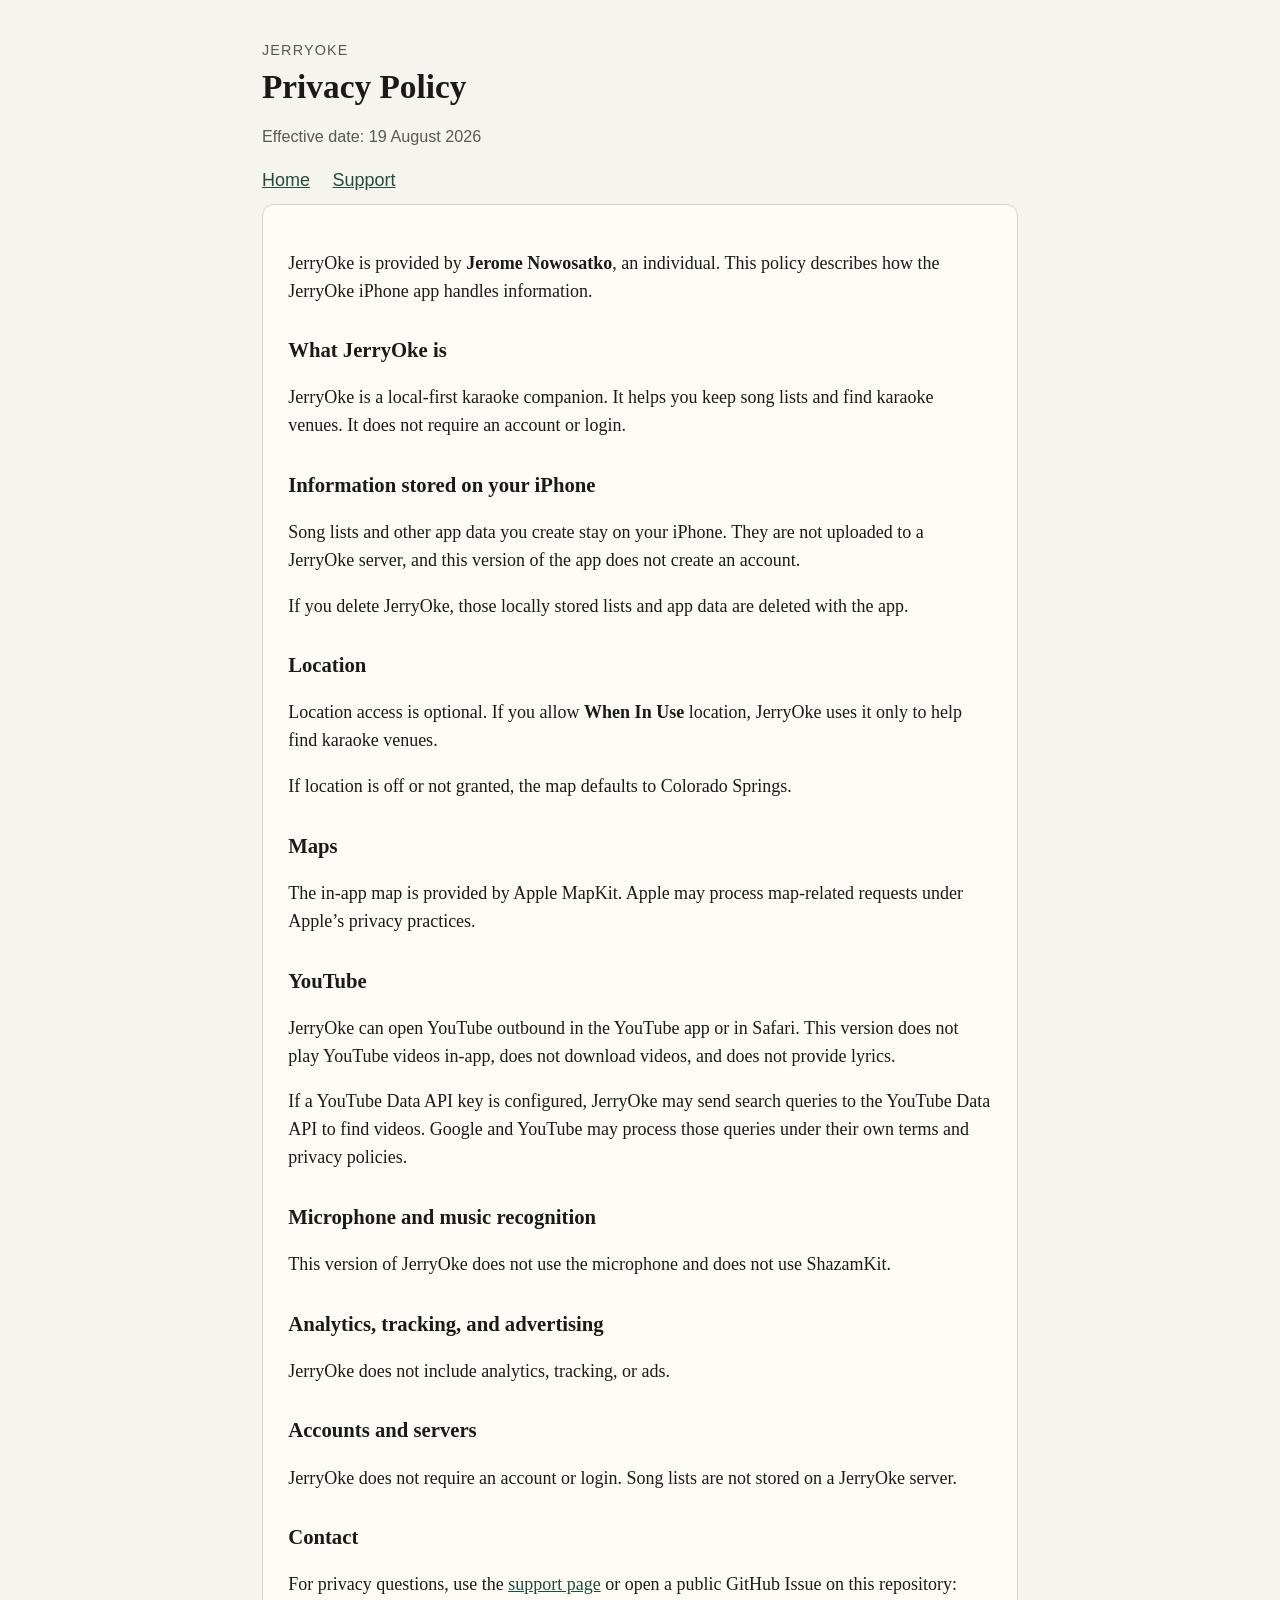
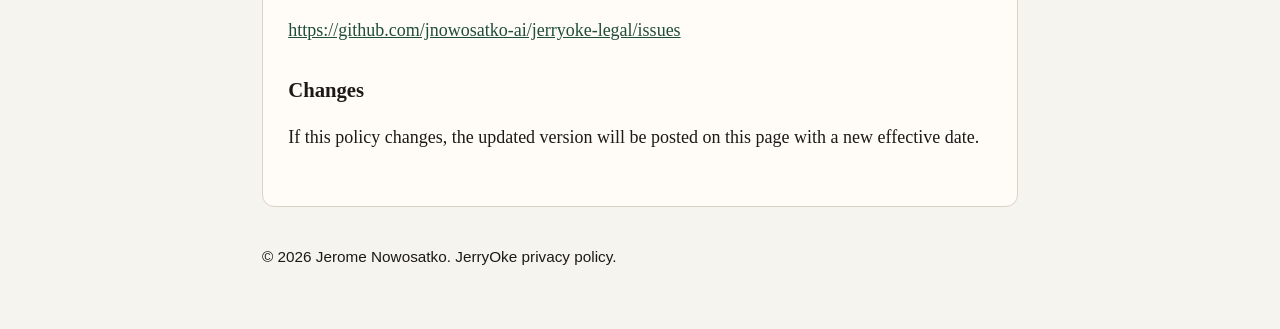
==== privacy.html @ f83140ce "Add public JerryOke privacy and support pages Publish App Store legal pages for Jerome Nowosatko: lo" ====
<!DOCTYPE html>
<html lang="en">
<head>
  <meta charset="utf-8">
  <meta name="viewport" content="width=device-width, initial-scale=1">
  <title>Privacy Policy — JerryOke</title>
  <meta name="description" content="Privacy policy for JerryOke, a local-first karaoke companion by Jerome Nowosatko.">
  <link rel="stylesheet" href="styles.css">
</head>
<body>
  <header>
    <a class="brand" href="index.html">JerryOke</a>
    <h1>Privacy Policy</h1>
    <p class="meta">Effective date: 19 August 2026</p>
    <nav class="site" aria-label="Site">
      <a href="index.html">Home</a>
      <a href="support.html">Support</a>
    </nav>
  </header>
  <main>
    <p>JerryOke is provided by <strong>Jerome Nowosatko</strong>, an individual. This policy describes how the JerryOke iPhone app handles information.</p>

    <h2>What JerryOke is</h2>
    <p>JerryOke is a local-first karaoke companion. It helps you keep song lists and find karaoke venues. It does not require an account or login.</p>

    <h2>Information stored on your iPhone</h2>
    <p>Song lists and other app data you create stay on your iPhone. They are not uploaded to a JerryOke server, and this version of the app does not create an account.</p>
    <p>If you delete JerryOke, those locally stored lists and app data are deleted with the app.</p>

    <h2>Location</h2>
    <p>Location access is optional. If you allow <strong>When In Use</strong> location, JerryOke uses it only to help find karaoke venues.</p>
    <p>If location is off or not granted, the map defaults to Colorado Springs.</p>

    <h2>Maps</h2>
    <p>The in-app map is provided by Apple MapKit. Apple may process map-related requests under Apple’s privacy practices.</p>

    <h2>YouTube</h2>
    <p>JerryOke can open YouTube outbound in the YouTube app or in Safari. This version does not play YouTube videos in-app, does not download videos, and does not provide lyrics.</p>
    <p>If a YouTube Data API key is configured, JerryOke may send search queries to the YouTube Data API to find videos. Google and YouTube may process those queries under their own terms and privacy policies.</p>

    <h2>Microphone and music recognition</h2>
    <p>This version of JerryOke does not use the microphone and does not use ShazamKit.</p>

    <h2>Analytics, tracking, and advertising</h2>
    <p>JerryOke does not include analytics, tracking, or ads.</p>

    <h2>Accounts and servers</h2>
    <p>JerryOke does not require an account or login. Song lists are not stored on a JerryOke server.</p>

    <h2>Contact</h2>
    <p>For privacy questions, use the <a href="support.html">support page</a> or open a public GitHub Issue on this repository:</p>
    <p><a href="https://github.com/jnowosatko-ai/jerryoke-legal/issues">https://github.com/jnowosatko-ai/jerryoke-legal/issues</a></p>

    <h2>Changes</h2>
    <p>If this policy changes, the updated version will be posted on this page with a new effective date.</p>
  </main>
  <footer>
    <p>© 2026 Jerome Nowosatko. JerryOke privacy policy.</p>
  </footer>
</body>
</html>
---- styles.css ----
:root {
  --bg: #f6f4ef;
  --paper: #fffcf7;
  --ink: #1c1a17;
  --muted: #5c574f;
  --line: #d9d2c5;
  --accent: #1f4d3a;
  --accent-hover: #163828;
  --focus: #0b6e4f;
}

* {
  box-sizing: border-box;
}

html {
  font-size: 112.5%;
}

body {
  margin: 0;
  color: var(--ink);
  background: var(--bg);
  font-family: "Iowan Old Style", "Palatino Linotype", Palatino, "Times New Roman", serif;
  line-height: 1.55;
}

header,
main,
footer {
  width: min(42rem, calc(100% - 2rem));
  margin-left: auto;
  margin-right: auto;
}

header {
  padding: 2rem 0 0.5rem;
}

main {
  background: var(--paper);
  border: 1px solid var(--line);
  border-radius: 12px;
  padding: 1.5rem 1.4rem 2rem;
}

footer {
  padding: 1.25rem 0 2.5rem;
  color: var(--muted);
  font-size: 0.85rem;
  font-family: -apple-system, BlinkMacSystemFont, "Segoe UI", sans-serif;
}

.brand {
  font-family: -apple-system, BlinkMacSystemFont, "Segoe UI", sans-serif;
  font-size: 0.8rem;
  letter-spacing: 0.08em;
  text-transform: uppercase;
  color: var(--muted);
  text-decoration: none;
}

h1 {
  margin: 0.2rem 0 0.75rem;
  font-size: 1.85rem;
  line-height: 1.2;
}

h2 {
  margin: 1.6rem 0 0.5rem;
  font-size: 1.15rem;
}

p,
li {
  color: var(--ink);
}

.lede,
.meta {
  color: var(--muted);
}

.meta {
  font-family: -apple-system, BlinkMacSystemFont, "Segoe UI", sans-serif;
  font-size: 0.9rem;
}

ul {
  padding-left: 1.2rem;
}

li + li {
  margin-top: 0.35rem;
}

a {
  color: var(--accent);
}

a:hover {
  color: var(--accent-hover);
}

nav.site {
  display: flex;
  flex-wrap: wrap;
  gap: 0.75rem 1.25rem;
  margin: 1rem 0 0;
  font-family: -apple-system, BlinkMacSystemFont, "Segoe UI", sans-serif;
}

.cards {
  display: grid;
  gap: 0.85rem;
  margin-top: 1.25rem;
}

.card {
  display: block;
  padding: 1rem 1.05rem;
  border: 1px solid var(--line);
  border-radius: 10px;
  text-decoration: none;
  color: inherit;
  background: #fff;
}

.card:hover {
  border-color: var(--accent);
}

.card strong {
  display: block;
  margin-bottom: 0.25rem;
  color: var(--accent);
}

.card span {
  color: var(--muted);
  font-size: 0.95rem;
}
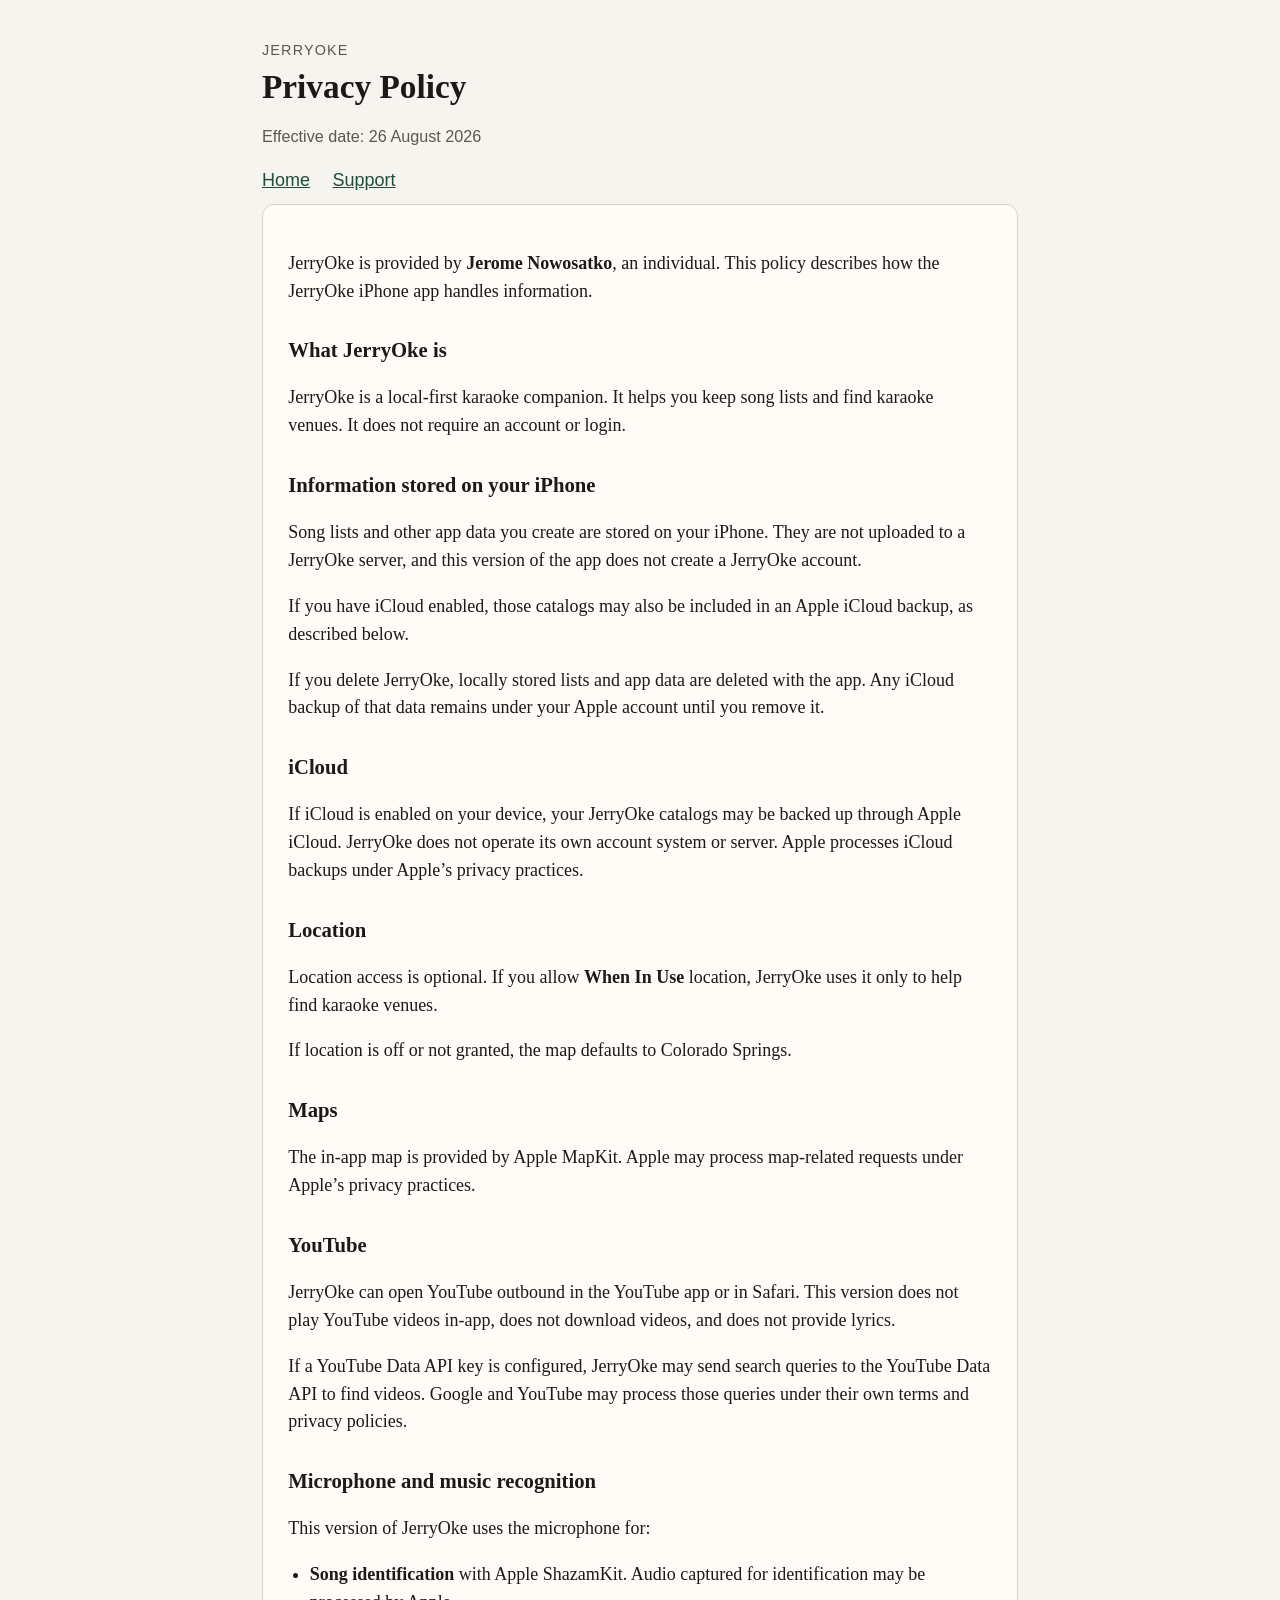
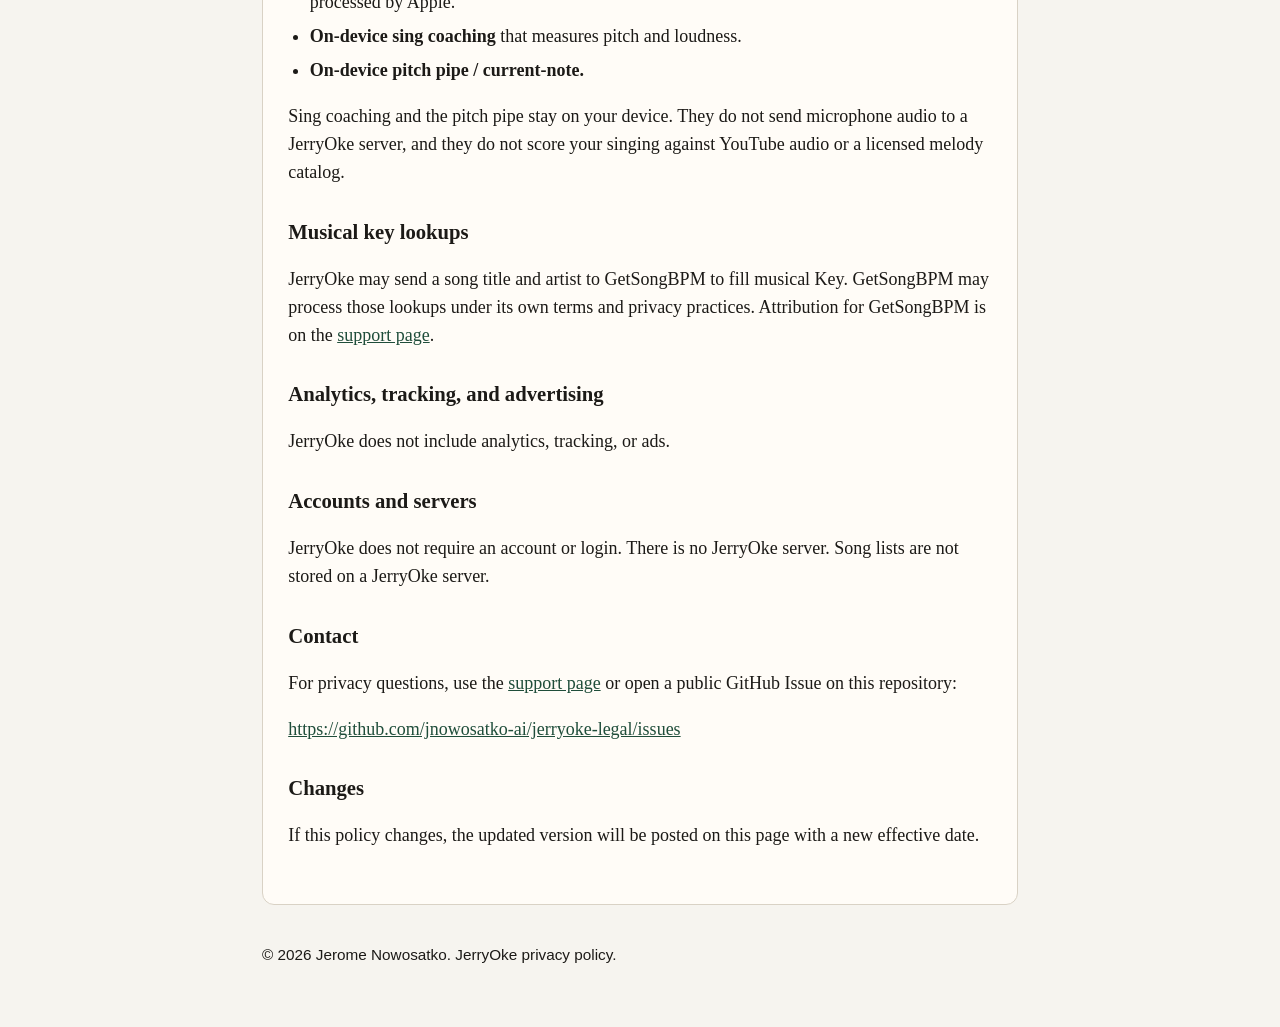
==== commit ade7a178: "Update JerryOke legal pages for version 1.1 Describe microphone use (ShazamKit, on-device coaching, " ====
--- a/privacy.html
+++ b/privacy.html
@@ -11,7 +11,7 @@
   <header>
     <a class="brand" href="index.html">JerryOke</a>
     <h1>Privacy Policy</h1>
-    <p class="meta">Effective date: 19 August 2026</p>
+    <p class="meta">Effective date: 26 August 2026</p>
     <nav class="site" aria-label="Site">
       <a href="index.html">Home</a>
       <a href="support.html">Support</a>
@@ -24,8 +24,12 @@
     <p>JerryOke is a local-first karaoke companion. It helps you keep song lists and find karaoke venues. It does not require an account or login.</p>
 
     <h2>Information stored on your iPhone</h2>
-    <p>Song lists and other app data you create stay on your iPhone. They are not uploaded to a JerryOke server, and this version of the app does not create an account.</p>
-    <p>If you delete JerryOke, those locally stored lists and app data are deleted with the app.</p>
+    <p>Song lists and other app data you create are stored on your iPhone. They are not uploaded to a JerryOke server, and this version of the app does not create a JerryOke account.</p>
+    <p>If you have iCloud enabled, those catalogs may also be included in an Apple iCloud backup, as described below.</p>
+    <p>If you delete JerryOke, locally stored lists and app data are deleted with the app. Any iCloud backup of that data remains under your Apple account until you remove it.</p>
+
+    <h2>iCloud</h2>
+    <p>If iCloud is enabled on your device, your JerryOke catalogs may be backed up through Apple iCloud. JerryOke does not operate its own account system or server. Apple processes iCloud backups under Apple’s privacy practices.</p>
 
     <h2>Location</h2>
     <p>Location access is optional. If you allow <strong>When In Use</strong> location, JerryOke uses it only to help find karaoke venues.</p>
@@ -39,13 +43,22 @@
     <p>If a YouTube Data API key is configured, JerryOke may send search queries to the YouTube Data API to find videos. Google and YouTube may process those queries under their own terms and privacy policies.</p>
 
     <h2>Microphone and music recognition</h2>
-    <p>This version of JerryOke does not use the microphone and does not use ShazamKit.</p>
+    <p>This version of JerryOke uses the microphone for:</p>
+    <ul>
+      <li><strong>Song identification</strong> with Apple ShazamKit. Audio captured for identification may be processed by Apple.</li>
+      <li><strong>On-device sing coaching</strong> that measures pitch and loudness.</li>
+      <li><strong>On-device pitch pipe / current-note.</strong></li>
+    </ul>
+    <p>Sing coaching and the pitch pipe stay on your device. They do not send microphone audio to a JerryOke server, and they do not score your singing against YouTube audio or a licensed melody catalog.</p>
+
+    <h2>Musical key lookups</h2>
+    <p>JerryOke may send a song title and artist to GetSongBPM to fill musical Key. GetSongBPM may process those lookups under its own terms and privacy practices. Attribution for GetSongBPM is on the <a href="support.html">support page</a>.</p>
 
     <h2>Analytics, tracking, and advertising</h2>
     <p>JerryOke does not include analytics, tracking, or ads.</p>
 
     <h2>Accounts and servers</h2>
-    <p>JerryOke does not require an account or login. Song lists are not stored on a JerryOke server.</p>
+    <p>JerryOke does not require an account or login. There is no JerryOke server. Song lists are not stored on a JerryOke server.</p>
 
     <h2>Contact</h2>
     <p>For privacy questions, use the <a href="support.html">support page</a> or open a public GitHub Issue on this repository:</p>
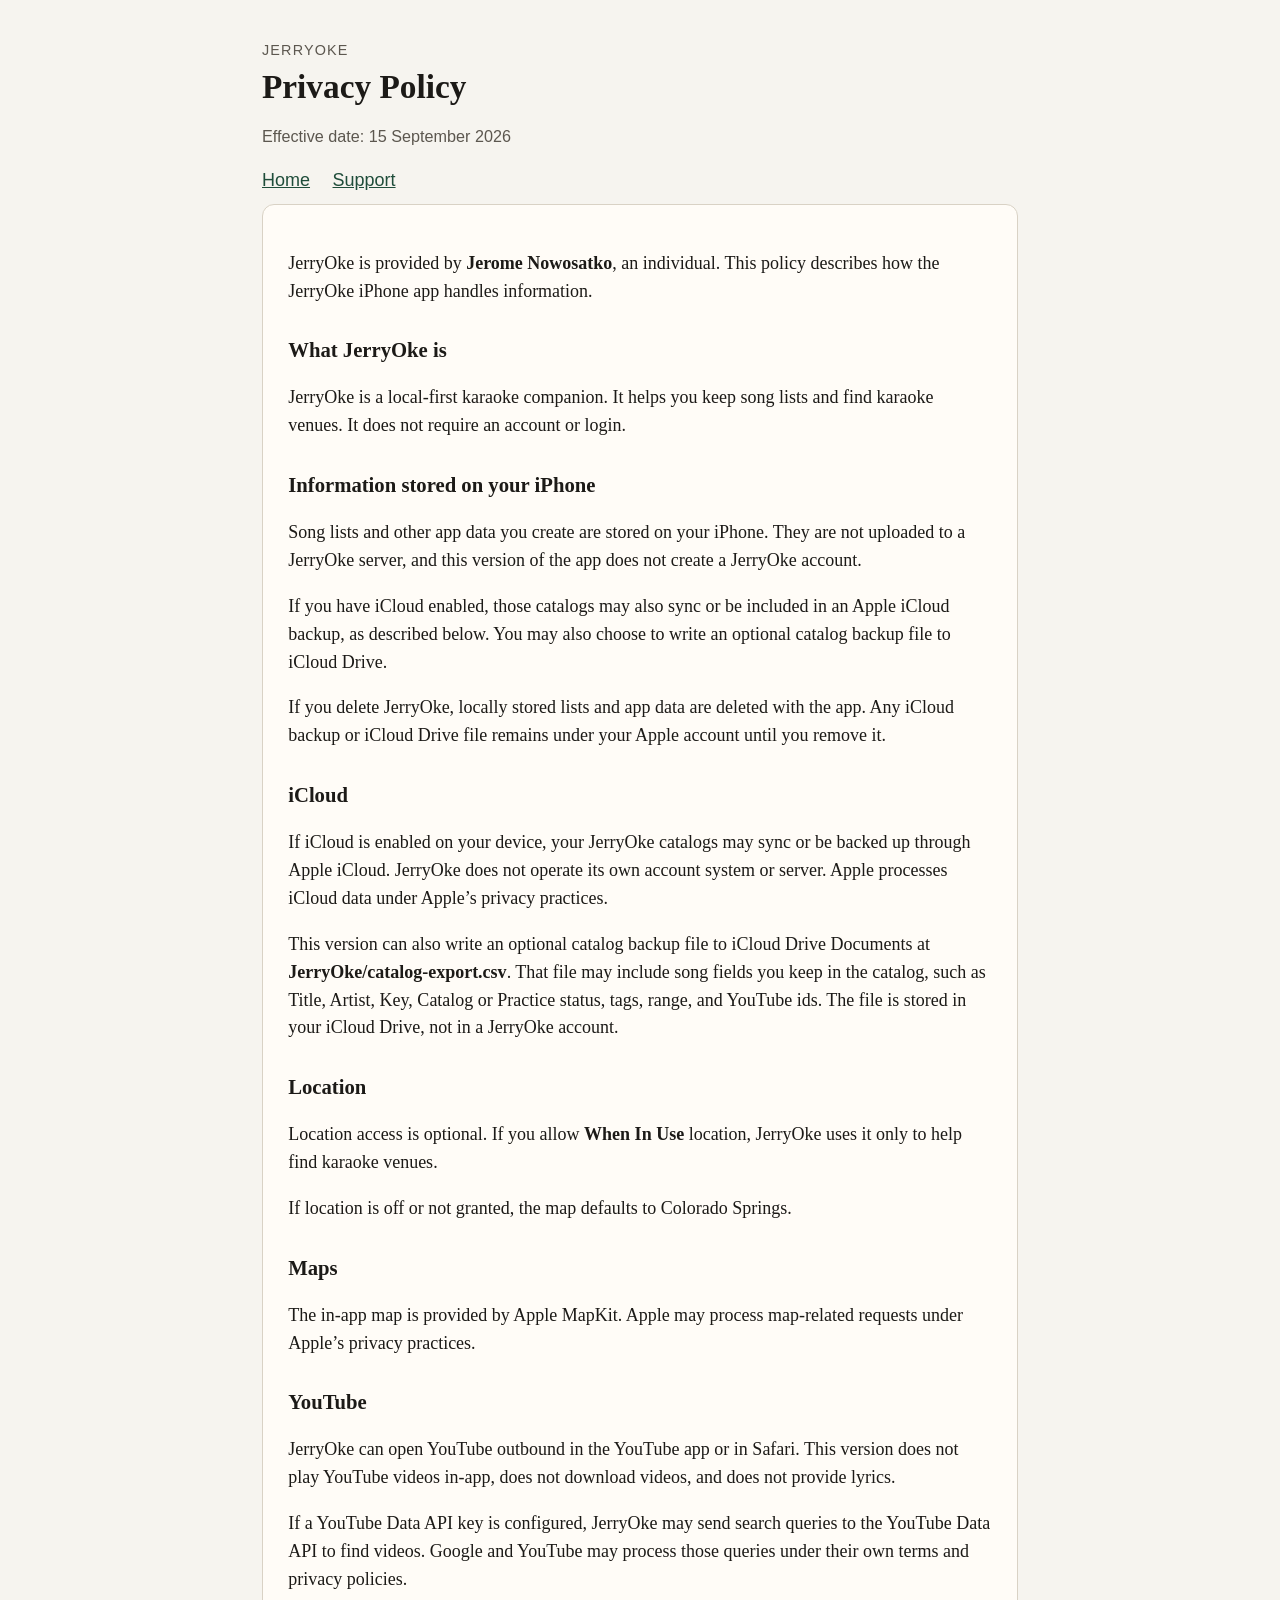
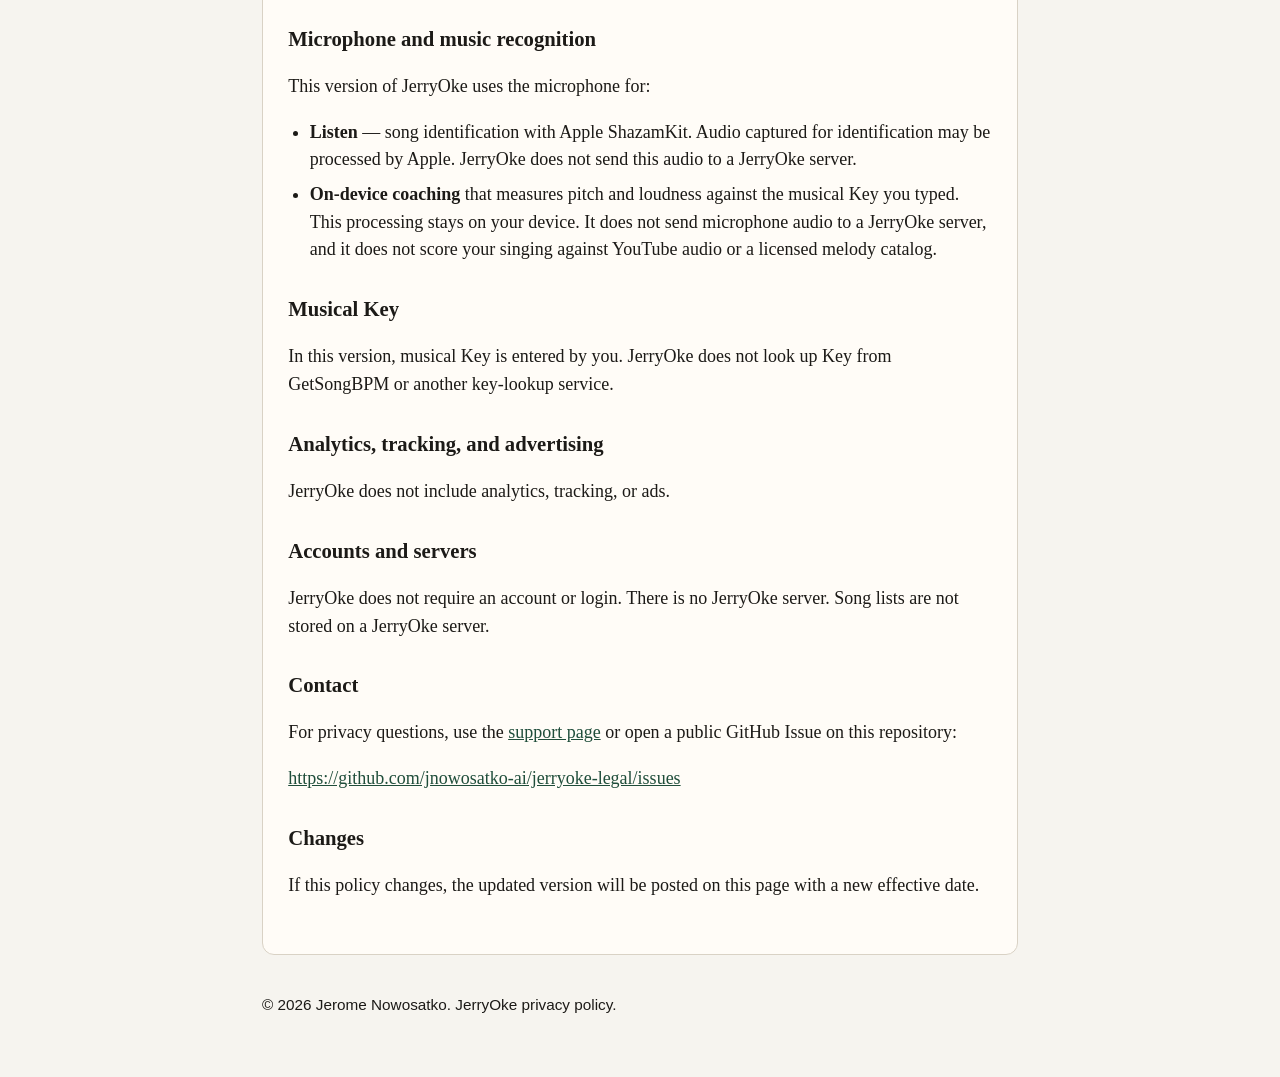
==== commit c507c49f: "Update legal pages for App Store 1.1 submission Describe Listen (ShazamKit) and on-device coaching a" ====
--- a/privacy.html
+++ b/privacy.html
@@ -11,7 +11,7 @@
   <header>
     <a class="brand" href="index.html">JerryOke</a>
     <h1>Privacy Policy</h1>
-    <p class="meta">Effective date: 26 August 2026</p>
+    <p class="meta">Effective date: 15 September 2026</p>
     <nav class="site" aria-label="Site">
       <a href="index.html">Home</a>
       <a href="support.html">Support</a>
@@ -25,11 +25,12 @@
 
     <h2>Information stored on your iPhone</h2>
     <p>Song lists and other app data you create are stored on your iPhone. They are not uploaded to a JerryOke server, and this version of the app does not create a JerryOke account.</p>
-    <p>If you have iCloud enabled, those catalogs may also be included in an Apple iCloud backup, as described below.</p>
-    <p>If you delete JerryOke, locally stored lists and app data are deleted with the app. Any iCloud backup of that data remains under your Apple account until you remove it.</p>
+    <p>If you have iCloud enabled, those catalogs may also sync or be included in an Apple iCloud backup, as described below. You may also choose to write an optional catalog backup file to iCloud Drive.</p>
+    <p>If you delete JerryOke, locally stored lists and app data are deleted with the app. Any iCloud backup or iCloud Drive file remains under your Apple account until you remove it.</p>
 
     <h2>iCloud</h2>
-    <p>If iCloud is enabled on your device, your JerryOke catalogs may be backed up through Apple iCloud. JerryOke does not operate its own account system or server. Apple processes iCloud backups under Apple’s privacy practices.</p>
+    <p>If iCloud is enabled on your device, your JerryOke catalogs may sync or be backed up through Apple iCloud. JerryOke does not operate its own account system or server. Apple processes iCloud data under Apple’s privacy practices.</p>
+    <p>This version can also write an optional catalog backup file to iCloud Drive Documents at <strong>JerryOke/catalog-export.csv</strong>. That file may include song fields you keep in the catalog, such as Title, Artist, Key, Catalog or Practice status, tags, range, and YouTube ids. The file is stored in your iCloud Drive, not in a JerryOke account.</p>
 
     <h2>Location</h2>
     <p>Location access is optional. If you allow <strong>When In Use</strong> location, JerryOke uses it only to help find karaoke venues.</p>
@@ -45,14 +46,12 @@
     <h2>Microphone and music recognition</h2>
     <p>This version of JerryOke uses the microphone for:</p>
     <ul>
-      <li><strong>Song identification</strong> with Apple ShazamKit. Audio captured for identification may be processed by Apple.</li>
-      <li><strong>On-device sing coaching</strong> that measures pitch and loudness.</li>
-      <li><strong>On-device pitch pipe / current-note.</strong></li>
+      <li><strong>Listen</strong> — song identification with Apple ShazamKit. Audio captured for identification may be processed by Apple. JerryOke does not send this audio to a JerryOke server.</li>
+      <li><strong>On-device coaching</strong> that measures pitch and loudness against the musical Key you typed. This processing stays on your device. It does not send microphone audio to a JerryOke server, and it does not score your singing against YouTube audio or a licensed melody catalog.</li>
     </ul>
-    <p>Sing coaching and the pitch pipe stay on your device. They do not send microphone audio to a JerryOke server, and they do not score your singing against YouTube audio or a licensed melody catalog.</p>
 
-    <h2>Musical key lookups</h2>
-    <p>JerryOke may send a song title and artist to GetSongBPM to fill musical Key. GetSongBPM may process those lookups under its own terms and privacy practices. Attribution for GetSongBPM is on the <a href="support.html">support page</a>.</p>
+    <h2>Musical Key</h2>
+    <p>In this version, musical Key is entered by you. JerryOke does not look up Key from GetSongBPM or another key-lookup service.</p>
 
     <h2>Analytics, tracking, and advertising</h2>
     <p>JerryOke does not include analytics, tracking, or ads.</p>
